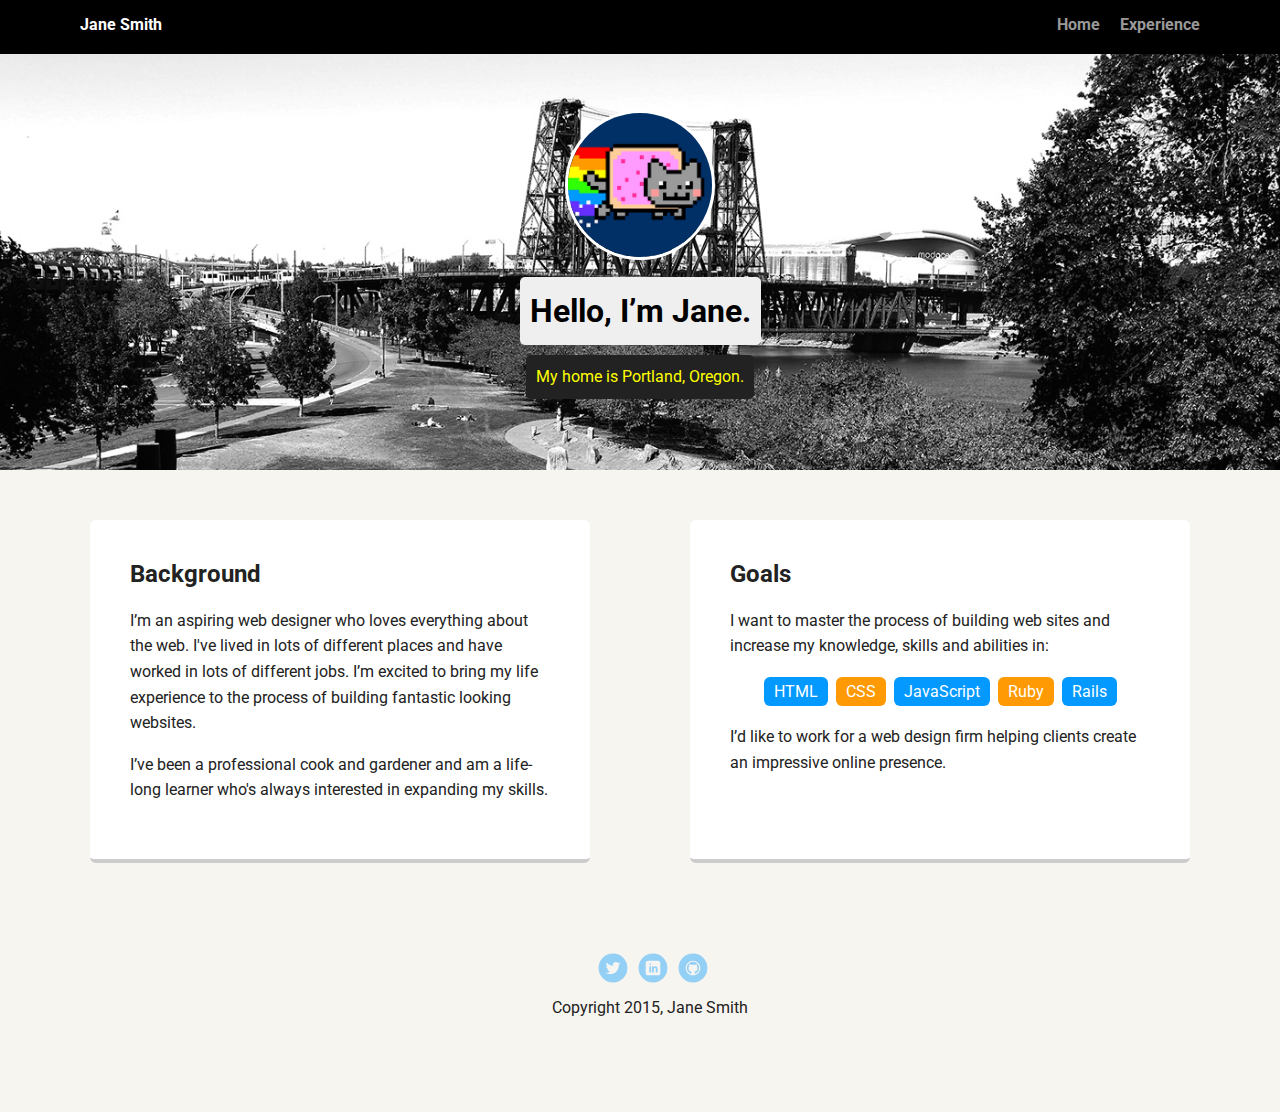
==== index.html @ e907ce2b "Adding template files" ====
<!doctype html>
<html lang="en">
<head>
  <meta charset="utf-8">
  <title>Jane Smith's Profile</title>
  <meta name="viewport" content="width=device-width, initial-scale=1.0">
  <link rel="stylesheet" href="styles.css">
  <link href="https://fonts.googleapis.com/css?family=Muli%7CRoboto:400,300,500,700,900" rel="stylesheet"></head>
  <body>

    <div class="main-nav">
        <ul class="nav">
          <li class="name">Jane Smith</li>
          <li><a href="#">Home</a></li>
          <li><a href="#">Experience</a></li>
        </ul>
    </div>

    <header>
      <img src="images/me.png" alt="Drawing of Jane Smith" class="profile-image">
      <h1 class="tag name">Hello, I’m Jane.</h1>
      <p class="tag location">My home is Portland, Oregon.</p>
    </header>

    <main class="flex">
      <div class="card">
        <h2>Background</h2>
        <p>I’m an aspiring web designer who loves everything about the web. I've lived in lots of different places and have worked in lots of different jobs. I’m excited to bring my life experience to the process of building fantastic looking websites.</p>
        <p>I’ve been a professional cook and gardener and am a life-long learner who's always interested in expanding my skills.</p>
      </div> 

      <div class="card">
        <h2>Goals</h2>
        <p>I want to master the process of building web sites and increase my knowledge, skills and abilities in:</p>
        <ul class="skills">
          <li>HTML</li>
          <li>CSS</li>
          <li>JavaScript</li>
          <li>Ruby</li>
          <li>Rails</li>
        </ul>
        <p>I’d like to work for a web design firm helping clients create an impressive online presence.</p>
      </div> 

    </main>
    <footer>
      <ul>
        <li><a href="#" class="social twitter">Twitter</a></li>
        <li><a href="#" class="social linkedin">LinkedIn</a></li>
        <li><a href="#" class="social github">Github</a></li>
      </ul>
      <p class="copyright">Copyright 2015, Jane Smith</p>
    </footer>
  </body>
  </html>
---- styles.css ----
/* Global Layout Set-up */
* { 
  box-sizing: border-box;
}
  
body {
  margin: 0;
  padding: 0;
  text-align: center;
  font-family: 'Roboto', sans-serif;
  color: #222;
  background: #f7f5f0;
}
/* Link Styles */

a {
  text-decoration: none;
  color: #999;
}
a:hover {
  color: #6633ff;
}

/* Section Styles */

.main-nav {
  width: 100%;
  background: black;
  min-height: 30px;
  padding: 10px;
  position: fixed;
  text-align: center;
}
.nav {
  display: flex;
  justify-content: space-around;
  font-weight: 700;
  list-style-type: none;
  margin: 0 auto;
  padding: 0;
}

.nav .name {
    display: block;
    margin-right: auto;
    color: white;
}
.nav li {
  padding: 5px 10px 10px 10px;
}
.nav a {
  transition: all .5s;
}
.nav a:hover {
  color: white
}

header {
  text-align: center;
  background: url('images/portland.jpg') no-repeat top center ;
  background-size: cover;
  overflow: hidden;
  padding-top: 60px;
}
header {
  line-height: 1.5;
}
header .profile-image {
  margin-top: 50px;
  width: 150px;
  height: 150px;
  border-radius: 50%;
  border: 3px solid white;
  transition: all .5s;
}
header .profile-image:hover {
  transform: scale(1.2) rotate(5deg);
}
.tag {
  background-color: #efefef;
  color: black;
  padding: 10px;
  border-radius: 5px;
  display: table;
  margin: 10px auto;
} 
.location {
  background-color: #222;
  color: yellow;
}
.card {
  margin: 30px;
  padding: 20px 40px 40px;
  max-width: 500px;
  text-align: left;
  background: #fff;
  border-bottom: 4px solid #ccc;
  border-radius: 6px;
  transition: all .5s;
}
.card:hover {
  border-color: #ff99ff;
}

ul.skills {
  padding: 0;
  text-align: center;
}

.skills li {
  border-radius: 6px;
  display: inline-block;
  background: #ff9904;
  color: white;
  padding: 5px 10px;
  margin: 2px;
}

.skills li:nth-child(odd) {
  background: #0399ff;
}

footer {
  width: 100%;
  min-height: 30px;
  padding: 20px 0 40px 20px;
}

footer .copyright {
  top: -8px;
  font-size: .75em;
}

footer ul {
  list-style-type: none;
  margin: 0;
  padding: 0;
}

footer ul li {
  display: inline-block;
}

a.social {
  display: inline-block;
  text-indent: -9999px;
  margin-left: 5px;
  width: 30px;
  height: 30px;
  background-size: 30px 30px;
  opacity: .4;
  transition: all .5s;
}
a.twitter {
  background-image: url(images/twitter.svg);
}
a.linkedin {
  background-image: url(images/linkedin.svg);
}
a.github {
  background-image: url(images/github.svg);
}
a.social:hover {
  opacity: 1;
}
.clearfix {
  clear: both;
}

/* Styles for larger screens */
@media screen and (min-width: 720px) {
  
  .flex {
      display: -ms-flexbox;      /* TWEENER - IE 10 */
      display: flex; 
      max-width: 1200px;
      -ms-flex-pack: distribute;
      justify-content: space-around;
      margin: 0 auto;
  }

  header {
    min-height: 470px;
  }

  .nav {
    max-width: 1200px;
    padding: 0 30px;
  }


  main {
    padding-top: 20px;
  }

  main p {
    line-height: 1.6em;
  }

  footer {
    font-size: 1.3em;
    max-width: 1200px;
    margin: 40px auto;
  }

}
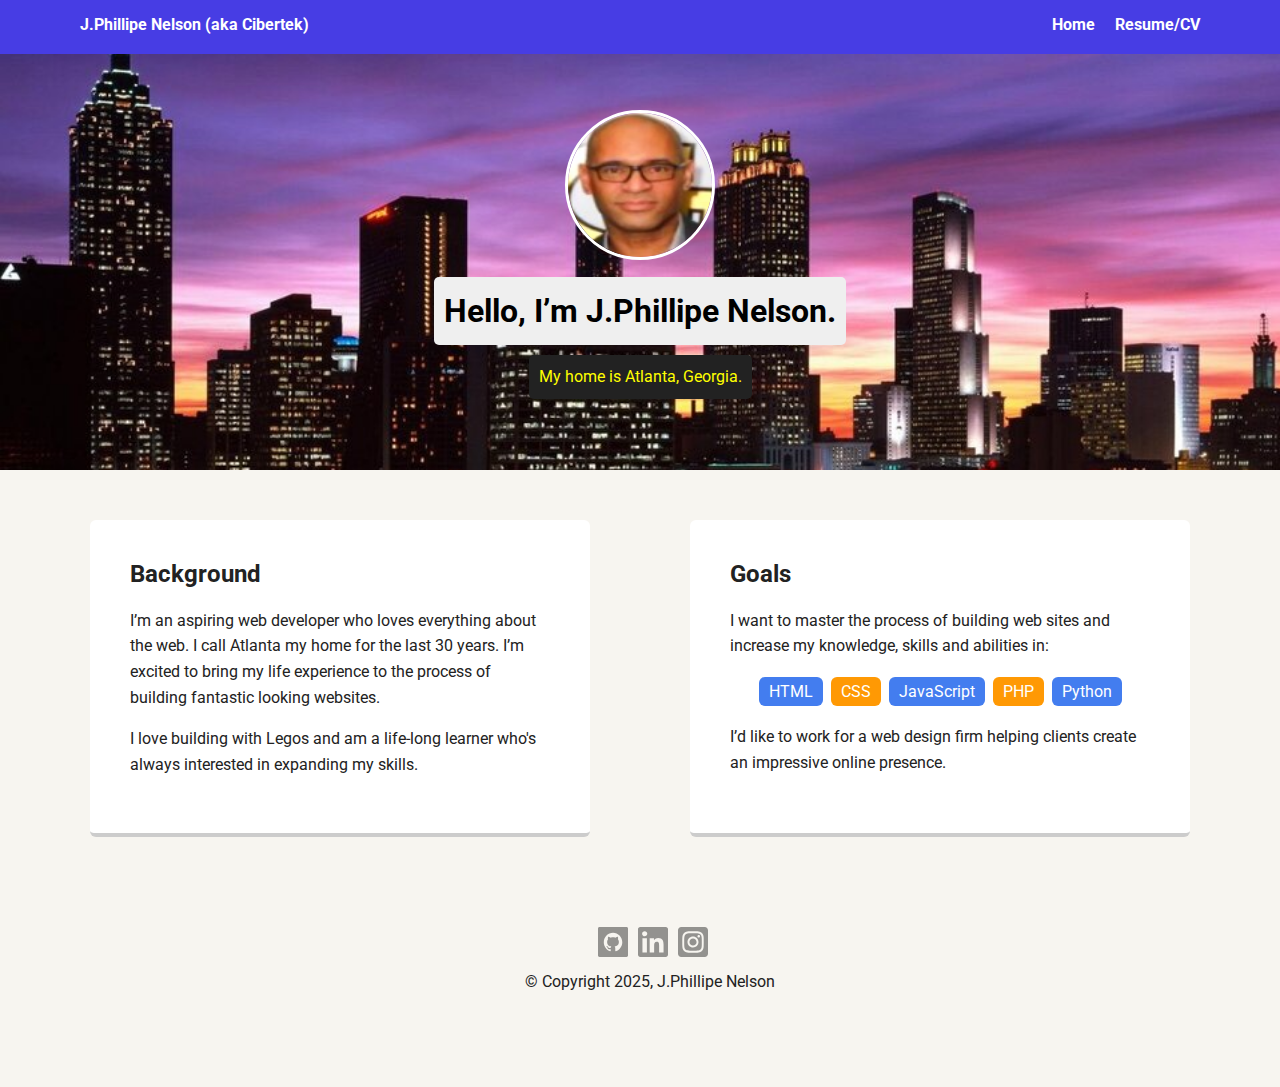
==== commit 6deec8df: "updated html and css rubrick" ====
--- a/index.html
+++ b/index.html
@@ -2,7 +2,7 @@
 <html lang="en">
 <head>
   <meta charset="utf-8">
-  <title>Jane Smith's Profile</title>
+  <title>J. Phillipe Nelson's Profile</title>
   <meta name="viewport" content="width=device-width, initial-scale=1.0">
   <link rel="stylesheet" href="styles.css">
   <link href="https://fonts.googleapis.com/css?family=Muli%7CRoboto:400,300,500,700,900" rel="stylesheet"></head>
@@ -10,23 +10,23 @@
 
     <div class="main-nav">
         <ul class="nav">
-          <li class="name">Jane Smith</li>
-          <li><a href="#">Home</a></li>
-          <li><a href="#">Experience</a></li>
+          <li class="name">J.Phillipe Nelson (aka Cibertek)</li>
+          <li><a href="index.html">Home</a></li>
+          <li><a href="http://jp-nelson.com/jpnrescv1.pdf">Resume/CV</a></li>
         </ul>
     </div>
 
     <header>
-      <img src="images/me.png" alt="Drawing of Jane Smith" class="profile-image">
-      <h1 class="tag name">Hello, I’m Jane.</h1>
-      <p class="tag location">My home is Portland, Oregon.</p>
+      <img src="images/crop-headshot.JPG" alt="Picture of JP Nelson" class="profile-image">
+      <h1 class="tag name">Hello, I’m J.Phillipe Nelson.</h1>
+      <p class="tag location">My home is Atlanta, Georgia.</p>
     </header>
 
     <main class="flex">
       <div class="card">
         <h2>Background</h2>
-        <p>I’m an aspiring web designer who loves everything about the web. I've lived in lots of different places and have worked in lots of different jobs. I’m excited to bring my life experience to the process of building fantastic looking websites.</p>
-        <p>I’ve been a professional cook and gardener and am a life-long learner who's always interested in expanding my skills.</p>
+        <p>I’m an aspiring web developer who loves everything about the web. I call Atlanta my home for the last 30 years. I’m excited to bring my life experience to the process of building fantastic looking websites.</p>
+        <p>I love building with Legos and am a life-long learner who's always interested in expanding my skills.</p>
       </div> 
 
       <div class="card">
@@ -36,8 +36,8 @@
           <li>HTML</li>
           <li>CSS</li>
           <li>JavaScript</li>
-          <li>Ruby</li>
-          <li>Rails</li>
+          <li>PHP</li>
+          <li>Python</li>
         </ul>
         <p>I’d like to work for a web design firm helping clients create an impressive online presence.</p>
       </div> 
@@ -45,11 +45,11 @@
     </main>
     <footer>
       <ul>
-        <li><a href="#" class="social twitter">Twitter</a></li>
-        <li><a href="#" class="social linkedin">LinkedIn</a></li>
-        <li><a href="#" class="social github">Github</a></li>
+        <li><a href="https://www.threads.net/@cibertek" class="social twitter" target="_blank">Twitter</a></li>
+        <li><a href="https://www.linkedin.com/in/jpnelson42/" class="social linkedin" target="_blank">LinkedIn</a></li>
+        <li><a href="https://github.com/Cibertek" class="social github" target="_blank">Github</a></li>
       </ul>
-      <p class="copyright">Copyright 2015, Jane Smith</p>
+      <p class="copyright">&copy; Copyright 2025, J.Phillipe Nelson</p>
     </footer>
   </body>
   </html>
--- a/styles.css
+++ b/styles.css
@@ -15,7 +15,7 @@
 
 a {
   text-decoration: none;
-  color: #999;
+  color: #fff;
 }
 a:hover {
   color: #6633ff;
@@ -25,7 +25,7 @@
 
 .main-nav {
   width: 100%;
-  background: black;
+  background: #473DE4;
   min-height: 30px;
   padding: 10px;
   position: fixed;
@@ -52,12 +52,12 @@
   transition: all .5s;
 }
 .nav a:hover {
-  color: white
+  color: rgb(248, 14, 190)
 }
 
 header {
   text-align: center;
-  background: url('images/portland.jpg') no-repeat top center ;
+  background: url('images/rsz_1atlanta.jpg') no-repeat top center ;
   background-size: cover;
   overflow: hidden;
   padding-top: 60px;
@@ -117,7 +117,7 @@
 }
 
 .skills li:nth-child(odd) {
-  background: #0399ff;
+  background: #437def;
 }
 
 footer {
@@ -152,13 +152,13 @@
   transition: all .5s;
 }
 a.twitter {
-  background-image: url(images/twitter.svg);
+  background-image: url(images/github_3.svg);
 }
 a.linkedin {
-  background-image: url(images/linkedin.svg);
+  background-image: url(images/linkedin_18.svg);
 }
 a.github {
-  background-image: url(images/github.svg);
+  background-image: url(images/square-instagram_1.svg);
 }
 a.social:hover {
   opacity: 1;
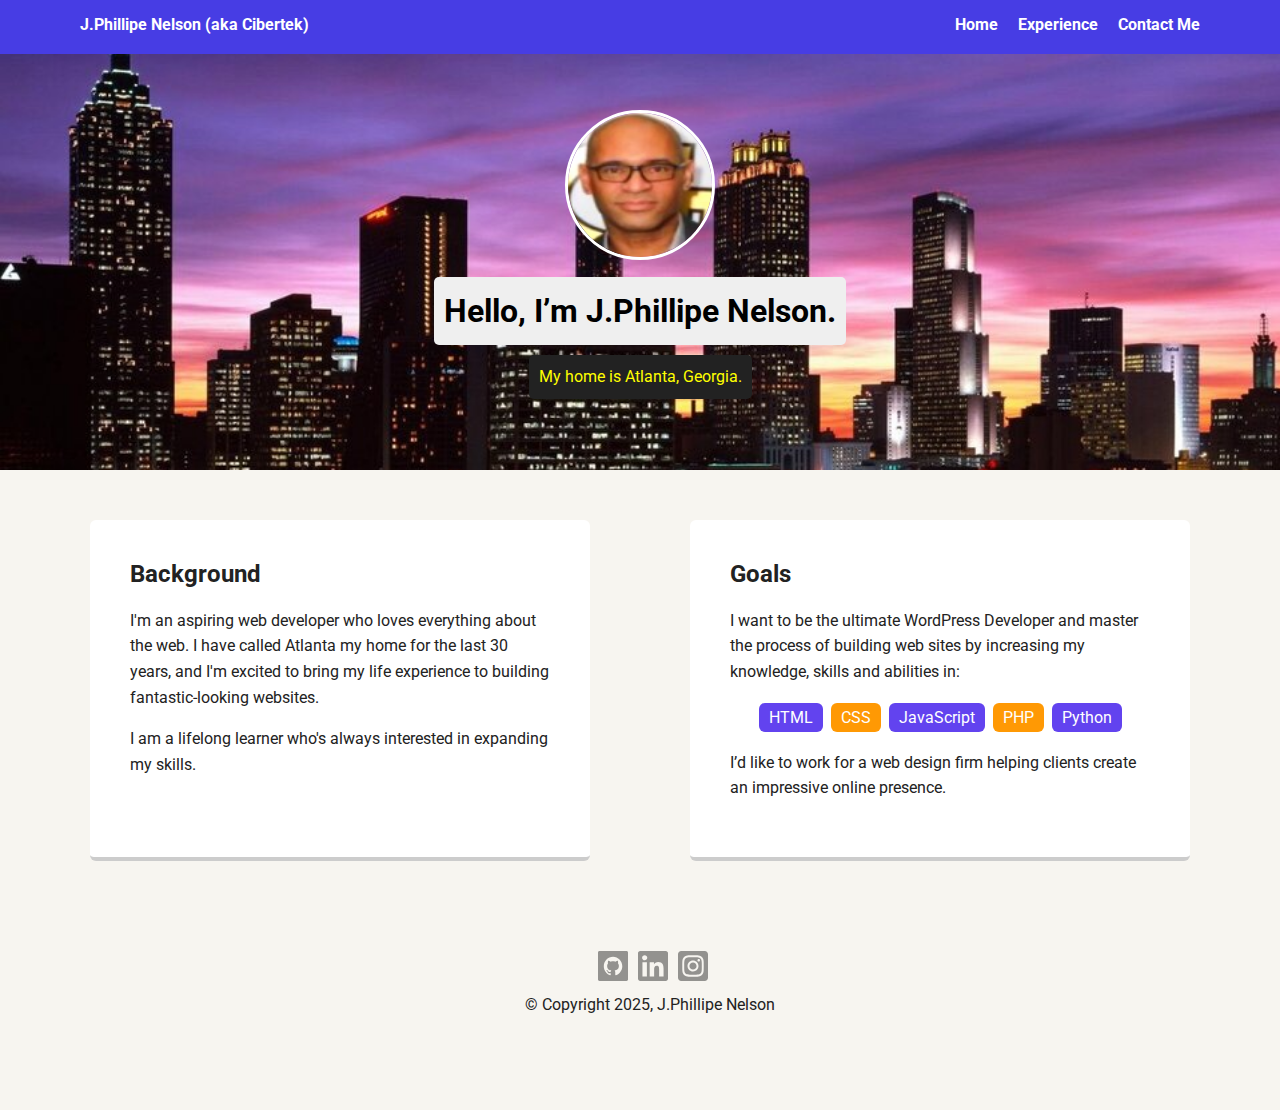
==== commit 104cccb9: "update and added two additional pages" ====
--- a/index.html
+++ b/index.html
@@ -5,16 +5,18 @@
   <title>J. Phillipe Nelson's Profile</title>
   <meta name="viewport" content="width=device-width, initial-scale=1.0">
   <link rel="stylesheet" href="styles.css">
-  <link href="https://fonts.googleapis.com/css?family=Muli%7CRoboto:400,300,500,700,900" rel="stylesheet"></head>
+  <link href="https://fonts.googleapis.com/css?family=Muli%7CRoboto:400,300,500,700,900" rel="stylesheet">
+</head>
   <body>
 
-    <div class="main-nav">
+    <nav class="main-nav">
         <ul class="nav">
           <li class="name">J.Phillipe Nelson (aka Cibertek)</li>
           <li><a href="index.html">Home</a></li>
-          <li><a href="http://jp-nelson.com/jpnrescv1.pdf">Resume/CV</a></li>
+          <li><a href="experience.html">Experience</a></li>
+          <li><a href="contacts.html">Contact Me</a></li>
         </ul>
-    </div>
+      </nav>
 
     <header>
       <img src="images/crop-headshot.JPG" alt="Picture of JP Nelson" class="profile-image">
@@ -23,15 +25,15 @@
     </header>
 
     <main class="flex">
-      <div class="card">
+      <article class="card">
         <h2>Background</h2>
-        <p>I’m an aspiring web developer who loves everything about the web. I call Atlanta my home for the last 30 years. I’m excited to bring my life experience to the process of building fantastic looking websites.</p>
-        <p>I love building with Legos and am a life-long learner who's always interested in expanding my skills.</p>
-      </div> 
+        <p>I'm an aspiring web developer who loves everything about the web. I have called Atlanta my home for the last 30 years, and I'm excited to bring my life experience to building fantastic-looking websites.</p>
+        <p>I am a lifelong learner who's always interested in expanding my skills.</p>
+      </article> 
 
-      <div class="card">
+      <article class="card">
         <h2>Goals</h2>
-        <p>I want to master the process of building web sites and increase my knowledge, skills and abilities in:</p>
+        <p>I want to be the ultimate WordPress Developer and master the process of building web sites by increasing my knowledge, skills and abilities in:</p>
         <ul class="skills">
           <li>HTML</li>
           <li>CSS</li>
@@ -40,7 +42,7 @@
           <li>Python</li>
         </ul>
         <p>I’d like to work for a web design firm helping clients create an impressive online presence.</p>
-      </div> 
+      </article> 
 
     </main>
     <footer>
--- a/styles.css
+++ b/styles.css
@@ -74,7 +74,7 @@
   transition: all .5s;
 }
 header .profile-image:hover {
-  transform: scale(1.2) rotate(5deg);
+  transform: scale(1.4) rotate(8deg);
 }
 .tag {
   background-color: #efefef;
@@ -98,8 +98,26 @@
   border-radius: 6px;
   transition: all .5s;
 }
+.card2 {
+  max-width: 700px;
+  margin: 0 auto;
+
+}
 .card:hover {
   border-color: #ff99ff;
+}
+
+.cardcontacts {
+  max-width: 500px;
+  margin: 0 auto;
+  font-size: 20px;
+  line-height: 40px;
+}
+
+ul.contacts {
+  list-style-type: none; /* Remove bullets */
+  padding: 0; /* Remove padding */
+  margin: 0; /* Remove margins */
 }
 
 ul.skills {
@@ -117,7 +135,7 @@
 }
 
 .skills li:nth-child(odd) {
-  background: #437def;
+  background: #6243ef;
 }
 
 footer {
@@ -165,6 +183,24 @@
 }
 .clearfix {
   clear: both;
+}
+
+.cvbutton {
+  display: inline-block;
+  padding: 10px 20px;
+  background-color: purple;
+  border: 2px solid white;
+  color: white;
+  padding: 15px 30px;
+  /* Corrected padding values */
+  margin-top: 150px;
+  cursor: pointer;
+  font-size: 20px;
+  font-weight: bold;
+  border-radius: 5px;
+}
+.cvbutton:hover {
+background-color: white;
 }
 
 /* Styles for larger screens */
